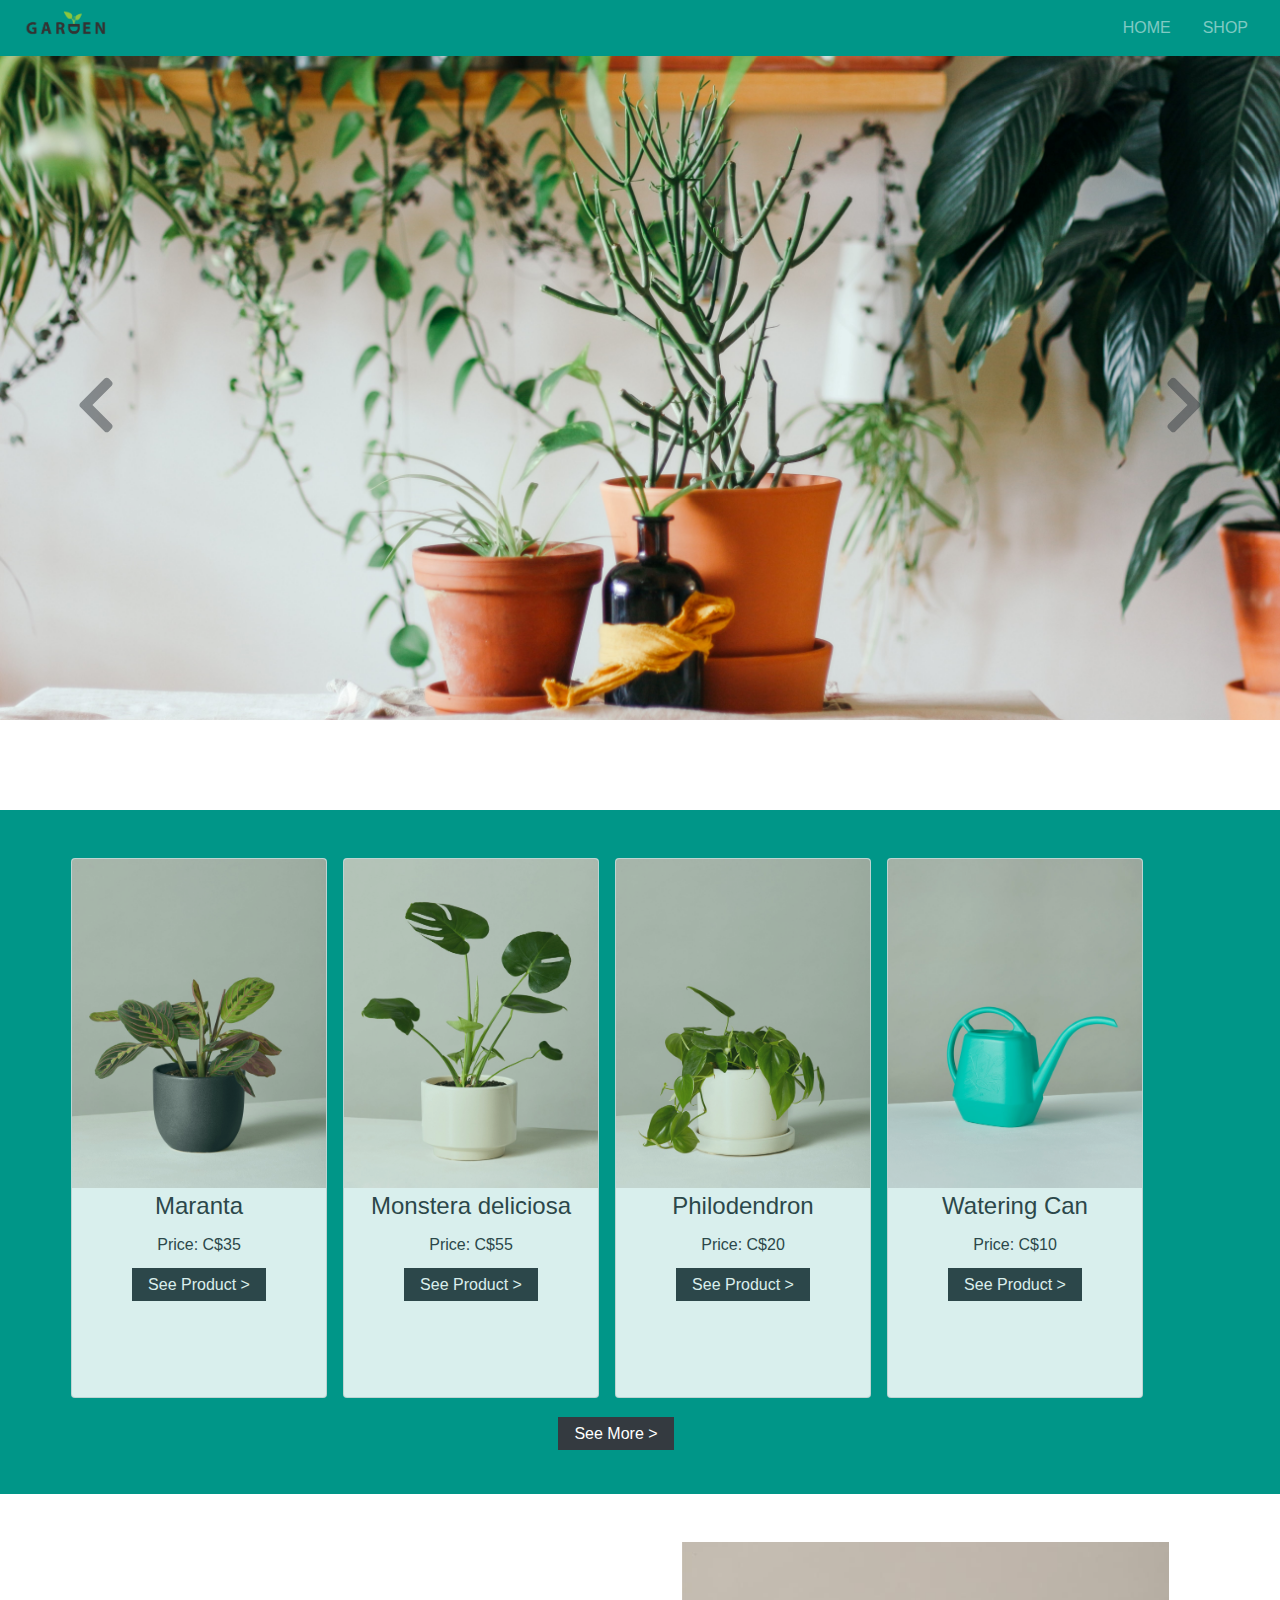
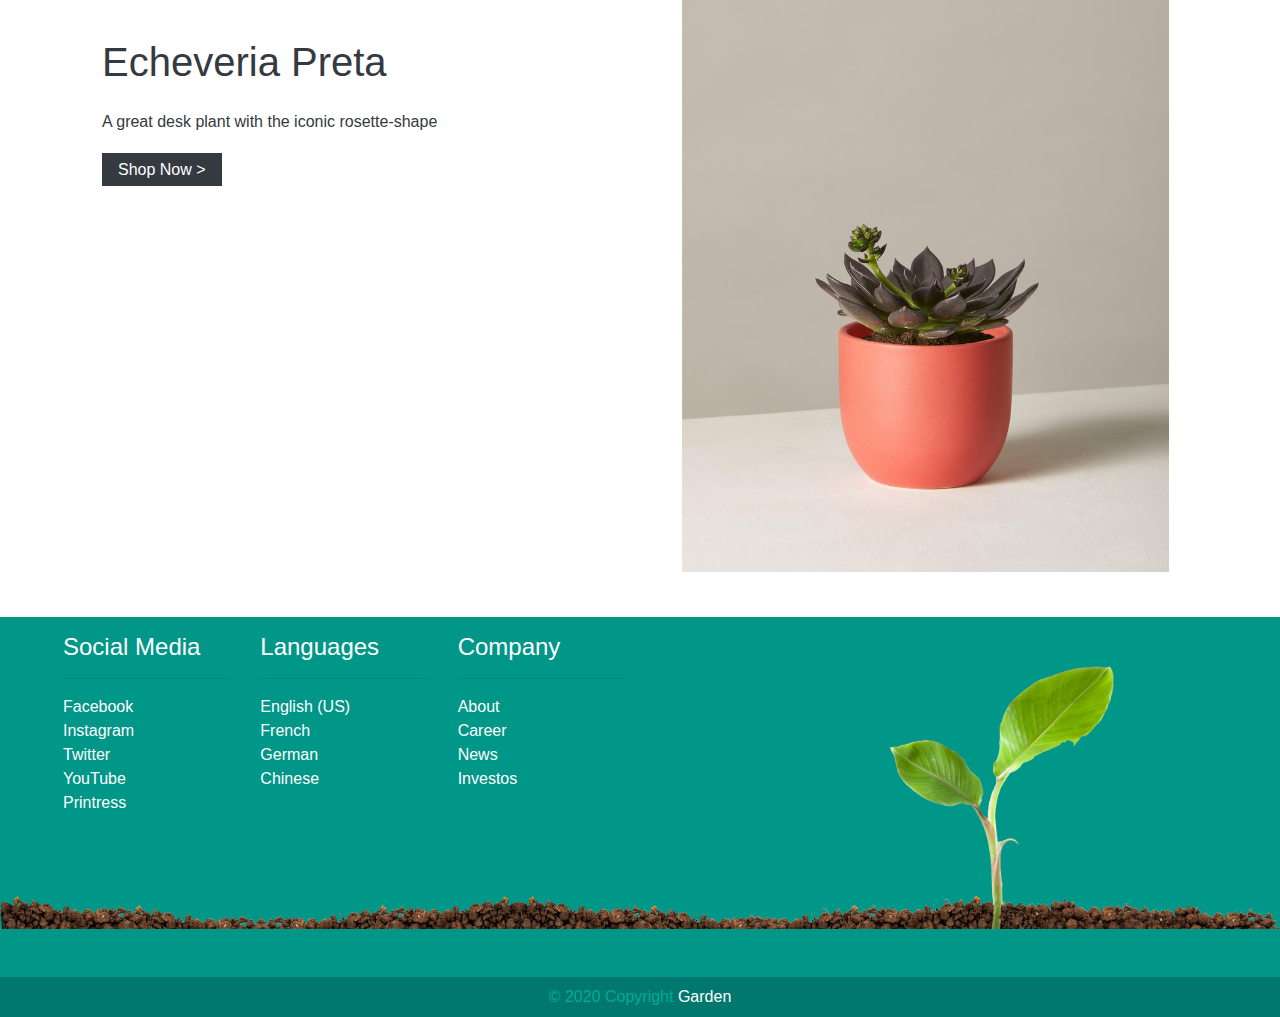
==== index.html @ f71ae699 "Add files via upload" ====
<!doctype html>
<html lang="en">

<head>
  <!-- Required meta tags -->
  <meta charset="utf-8">
  <meta name="viewport" content="width=device-width, initial-scale=1, shrink-to-fit=no">

  <!-- Bootstrap, Fontawesome & CSS -->
  <link rel="stylesheet" href="style/all.min.css">
  <link rel="stylesheet" href="style/bootstrap.min.css">
  <link rel="stylesheet" href="style/style.css">

  <title>Garden</title>
</head>

<body>
  <!-- navigation bar start -->
  <nav class="navbar navbar-expand-sm navbar-dark teal fixed-top">
    <img class="logo navbar-brand my-0 py-0" src="images/Logo.png" alt="">

    <button class="navbar-toggler btn bg-dark dropwdown-toggle" type="button" data-toggle="collapse"
      data-target="#collapsibleNavbar">
      <span class="navbar-toggler-icon"></span>
    </button>
    <div class="dropdown-menu">
      <ul class="navbar-nav ml-auto">
        <li class="nav-item px-2">
          <a class="nav-link" href="index.html">HOME</a>
        </li>
        <li class="nav-item px-2">
          <a class="nav-link" href="shop.html">SHOP</a>
        </li>
      </ul>
    </div>
    <div class="collapse navbar-collapse" id="collapsibleNavbar">
      <ul class="navbar-nav ml-auto">
        <li class="nav-item px-2">
          <a class="nav-link" href="index.html">HOME</a>
        </li>
        <li class="nav-item px-2">
          <a class="nav-link" href="shop.html">SHOP</a>
        </li>
      </ul>
    </div>
  </nav>
  <!-- navigation bar end -->





  <!-- slideshow start -->
  <section class="container-fluid p-0">
    <div class="row-fluid mx-0">
      <div id="demo" class="carousel slide" data-ride="carousel">

        <!-- Indicators -->
        <ul class="carousel-indicators">
          <li data-target="#demo" data-slide-to="0" class="active"></li>
          <li data-target="#demo" data-slide-to="1"></li>
          <li data-target="#demo" data-slide-to="2"></li>
          <li data-target="#demo" data-slide-to="3"></li>
          <li data-target="#demo" data-slide-to="4"></li>
        </ul>

        <!-- The slideshow -->
        <div class="carousel-inner slides">
          <div class="carousel-item active">
            <img class="img-fluid" src="images/slides/1.jpg">
          </div>

          <div class="carousel-item slides">
            <img class="img-fluid" src="images/slides/2.jpg">
            <div class="carousel-caption bg-dark col-4 ml-auto">
              <h3>Limited Time Offer</h3>
              <p class="py-0 my-0">Buy 1 get 1 FREE!</p>
              <a class="text-teal pt-1 my-0" href="shop.html">Get it Now ></a>
            </div>
          </div>

          <div class="carousel-item slides">
            <img class="img-fluid" src="images/slides/3.jpg">
            <div class="carousel-caption bg-dark col-4 mb-5">
              <h3>Indoor Plants</h3>
              <p>The perfect way to keep your indoor fresh and natural</p>
            </div>
          </div>

          <div class="carousel-item slides">
            <img class="img-fluid" src="images/slides/4.jpg">
            <div class="carousel-caption bg-dark col-4 mx-5 mx-auto">
              <h3>Complex Structure</h3>
              <p>Let the plants grow to complex structures, and share their beauty</p>
            </div>
          </div>

          <div class="carousel-item slides">
            <img class="img-fluid" src="images/slides/5.jpg">
            <div class="carousel-caption bg-dark col-4 mx-5">
              <h3>Discounts</h3>
              <p class="py-0 my-0">Get upto 20% off on your first purchase</p>
              <a class="text-teal pt-1 my-0" href="shop.html">Get it Now ></a>
            </div>
          </div>
        </div>

        <!-- Left and right controls -->
        <a class="carousel-control-prev" href="#demo" data-slide="prev">
          <!-- <span class="carousel-control-prev-icon "></span> -->
          <i class="fas fa-chevron-left fa-4x text-dark"></i>
        </a>
        <a class="carousel-control-next" href="#demo" data-slide="next">
          <!-- <span class="carousel-control-next-icon"></span> -->
          <i class="fas fa-chevron-right fa-4x text-dark"></i>
        </a>
      </div>
    </div>
  </section>
  <!-- slideshow end -->





  <!-- categories start -->
  <section class="container-fluid categories mx-0 px-0 my-0">
    <div class="row teal text-dark text-bold mx-0 py-0">
      <div class="col-12 mx-auto text-center my-5">
        <div class="d-flex mx-5 mb-0">
          <div class="card m-0 p-0 mx-2">
            <img class="card-img-top img-fluid m-0" src="images/plants//Maranta.jpg" alt="Card image">
            <div class="card-body m-0 p-0">
              <h4 class="card-title pt-1">Maranta</h4>
              <p class="card-text py-0">Price: C$35</p>
              <a class="bg-dark py-2 m-0 px-3 text-white" href="shop.html">See Product ></a>
            </div>
          </div>

          <div class="card m-0 p-0 mx-2">
            <img class="card-img-top img-fluid m-0" src="images/plants/Monstera Deliciosa.jpg" alt="Card image">
            <div class="card-body m-0 p-0">
              <h4 class="card-title pt-1">Monstera deliciosa</h4>
              <p class="card-text py-0">Price: C$55</p>
              <a class="bg-dark py-2 m-0 px-3 text-white" href="shop.html">See Product ></a>
            </div>
          </div>

          <div class="card m-0 p-0 mx-2">
            <img class="card-img-top img-fluid m-0" src="images/plants/Philodendron Green.jpg" alt="Card image">
            <div class="card-body m-0 p-0">
              <h4 class="card-title pt-1">Philodendron</h4>
              <p class="card-text py-0">Price: C$20</p>
              <a class="bg-dark py-2 m-0 px-3 text-white" href="shop.html">See Product ></a>
            </div>
          </div>

          <div class="card m-0 p-0 mx-2">
            <img class="card-img-top img-fluid m-0" src="images/Accessories/Can.jpg" alt="Card image">
            <div class="card-body m-0 p-0">
              <h4 class="card-title pt-1">Watering Can</h4>
              <p class="card-text py-0">Price: C$10</p>
              <a class="bg-dark py-2 m-0 px-3 text-white" href="shop.html">See Product ></a>
            </div>
          </div>

        </div>
        <br>
        <a class="mr-5 mb-5 my-5 px-3 py-2 bg-dark text-white" href="shop.html">See More ></a>
      </div>
    </div>
  </section>
  <!-- categories end -->





  <!-- spotlight start -->
  <section class="container-fluid spotlight my-0">
    <div class="row my-5 px-5 mx-0">
      <div class="col-md-6 ml-4 mt-5">
        <h1 class="text-dark mt-5">Echeveria Preta</h1>
        <p class="text-dark my-4">A great desk plant with the iconic rosette-shape</p>
        <a class="bg-dark py-2 px-3 text-white my-0" href="shop.html">Shop Now ></a>
      </div>
      <img class="img-fluid ml-auto mr-5 ml-0 my-0" src="images/plants/Echeveria Preta.jpg" alt="">
    </div>
  </section>
  <!-- spotlight end -->





  <!-- footer start -->
  <footer class="teal pt-0 mt-0" id="1">
    <div class="container-fluid">

      <div class="row ftr px-5 pt-3">
        <ul class="col-md-2">
          <h4 class="text-white">Social Media</h4>
          <hr>
          <li><a class="text-white" href="#">Facebook</a></li>
          <li><a class="text-white" href="#">Instagram</a></li>
          <li><a class="text-white" href="#">Twitter</a></li>
          <li><a class="text-white" href="#">YouTube</a></li>
          <li><a class="text-white" href="#">Printress</a></li>
        </ul>
        <ul class="col-md-2">
          <h4 class="text-white">Languages</h4>
          <hr>
          <li><a class="text-white" href="#">English (US)</a></li>
          <li><a class="text-white" href="#">French</a></li>
          <li><a class="text-white" href="#">German</a></li>
          <li><a class="text-white" href="#">Chinese</a></li>
        </ul>
        <ul class="col-md-2">
          <h4 class="text-white">Company</h4>
          <hr>
          <li><a class="text-white" href="#">About</a></li>
          <li><a class="text-white" href="#">Career</a></li>
          <li><a class="text-white" href="#">News</a></li>
          <li><a class="text-white" href="#">Investos</a></li>
        </ul>
      </div>
    </div>
    <div class="darkteal py-2 text-white text-center">
      <!-- <p class="my-0 lead">G A R D E N</p> -->
      <p class="my-0 text-teal"> &copy; 2020 Copyright <a class="text-white" href="#">Garden</a></p>
    </div>
  </footer>
  <!-- footer end -->





  <!-- jQuery first, then Popper, then  Bootstrap, & lastly fontawesome (JS plugins)-->
  <script src="js/jquery-3.2.1.slim.min.js"></script>
  <script src="js/popper.min.js"></script>
  <script src="js/bootstrap.min.js"></script>
  <script src="js/all.min.js"></script>

</body>

</html>
---- style/style.css ----
.logo {
    width: 8vw;
}

.ftr {
    height: 40vh;
    background-image: url(../images/footer.png);
    background-repeat: no-repeat;
    background-size: contain;
    background-position: left;
}

.shop-heading {
    height: 40vh;
    background-image: url(../images/hands.png);
    background-repeat: no-repeat;
    background-size: contain;
    background-position: right;
}

.teal {
    background-color: #009688 !important;
    color: #009688;
}

.text-teal {
    color: #02aa99 !important;
}

.darkteal {
    background-color: #00786D !important;
}

.text-darkteal {
    color: #00786D !important;
}

.slides {
    height: 90vh;
}

.categories {
    /* height: 80vh; */
}

.spotlight {
    height: 75vh;
}

.spotlight img {
    height: 70vh;
}

.bold {
    font-weight: bold;
}

.card {
    width: 20vw;
    height: 60vh;
    opacity: 0.85;
}

.card img {
    object-fit: cover;
    object-position: bottom;
    width: 100%;
    max-height: 40vh;
}

.card:hover {
    opacity: 1;
    cursor: pointer;
}
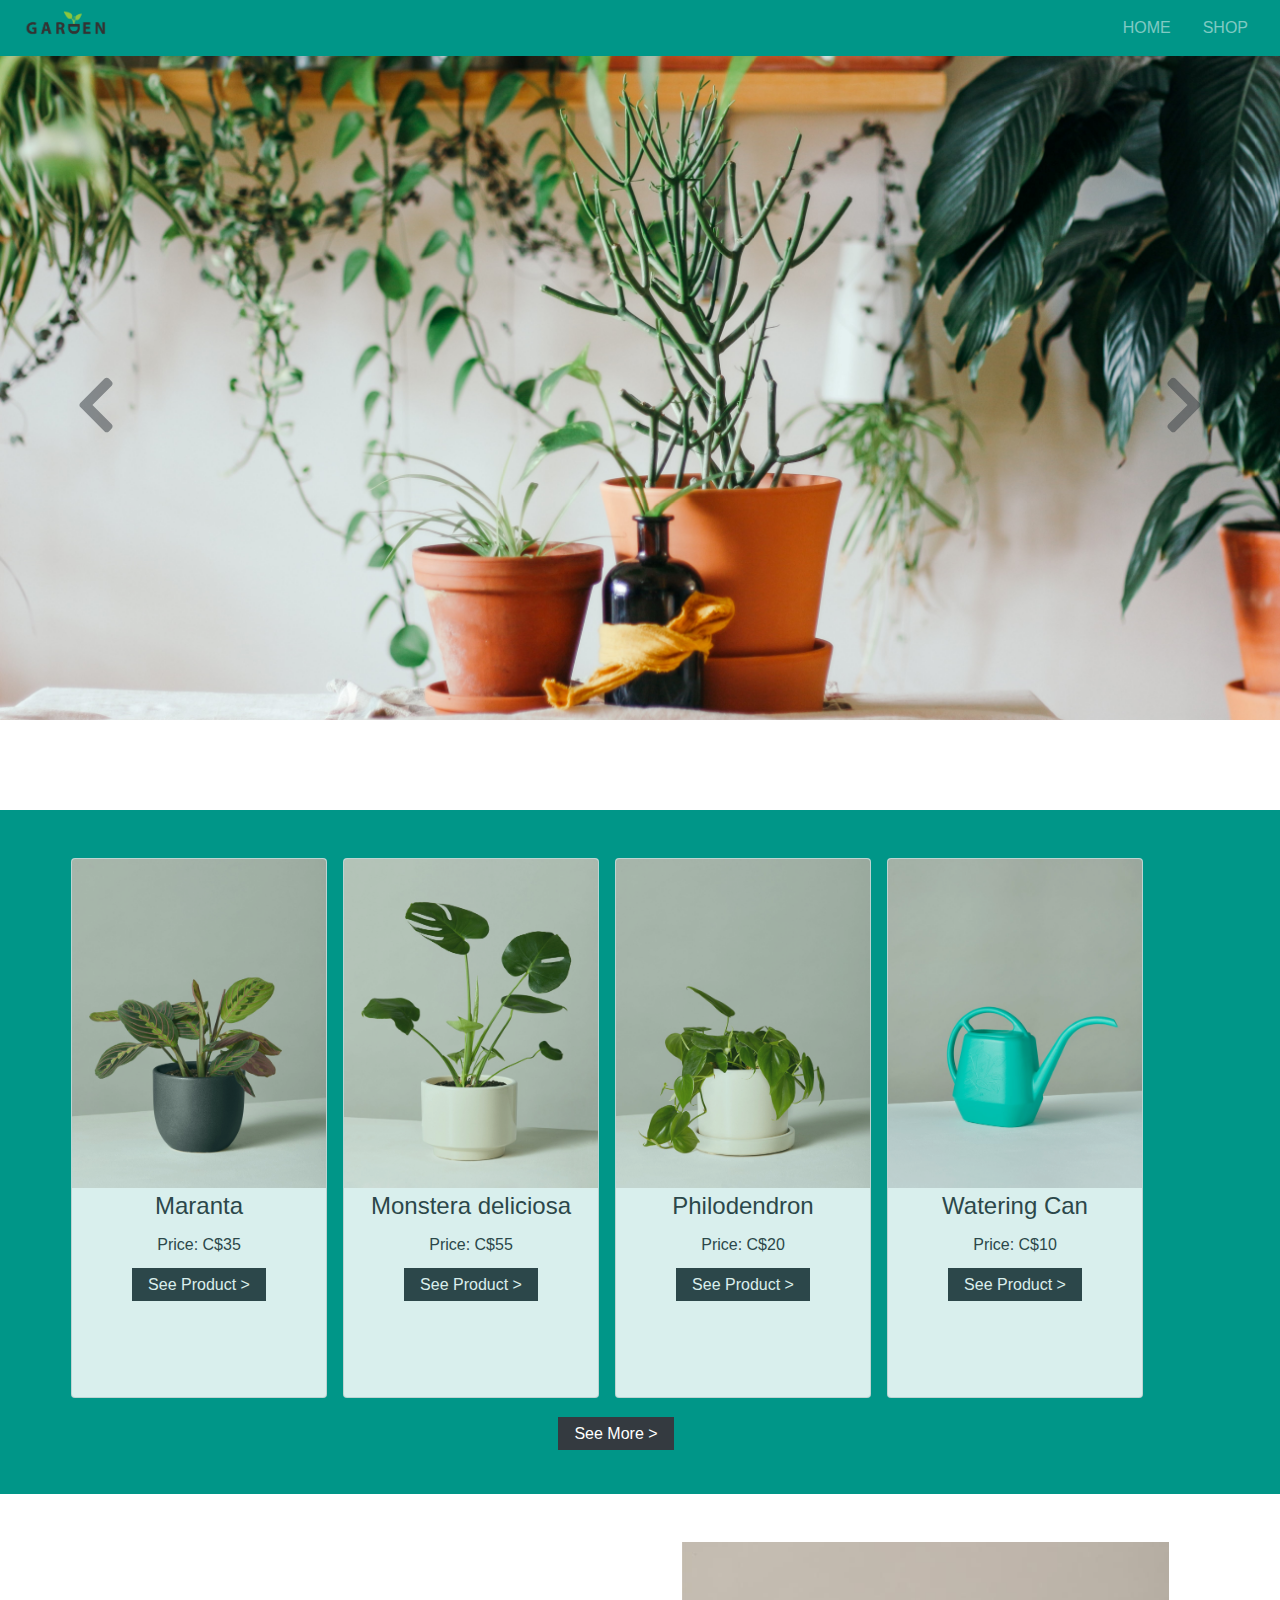
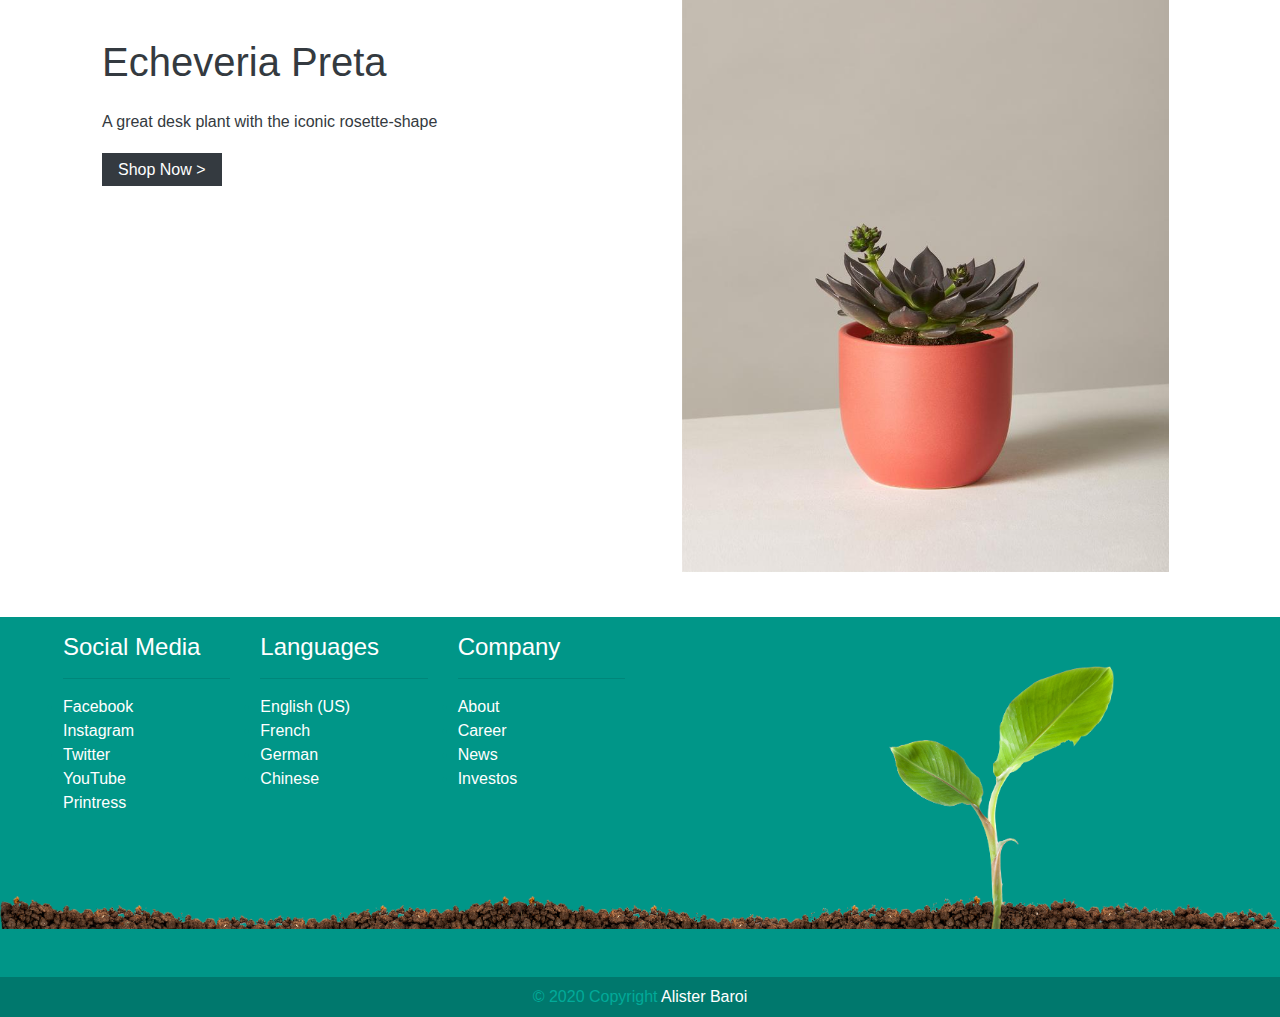
==== commit ed0d119f: "Update index.html" ====
--- a/index.html
+++ b/index.html
@@ -227,7 +227,7 @@
     </div>
     <div class="darkteal py-2 text-white text-center">
       <!-- <p class="my-0 lead">G A R D E N</p> -->
-      <p class="my-0 text-teal"> &copy; 2020 Copyright <a class="text-white" href="#">Garden</a></p>
+      <p class="my-0 text-teal"> &copy; 2020 Copyright <a class="text-white" href="#">Alister Baroi</a></p>
     </div>
   </footer>
   <!-- footer end -->
@@ -244,4 +244,4 @@
 
 </body>
 
-</html>+</html>
